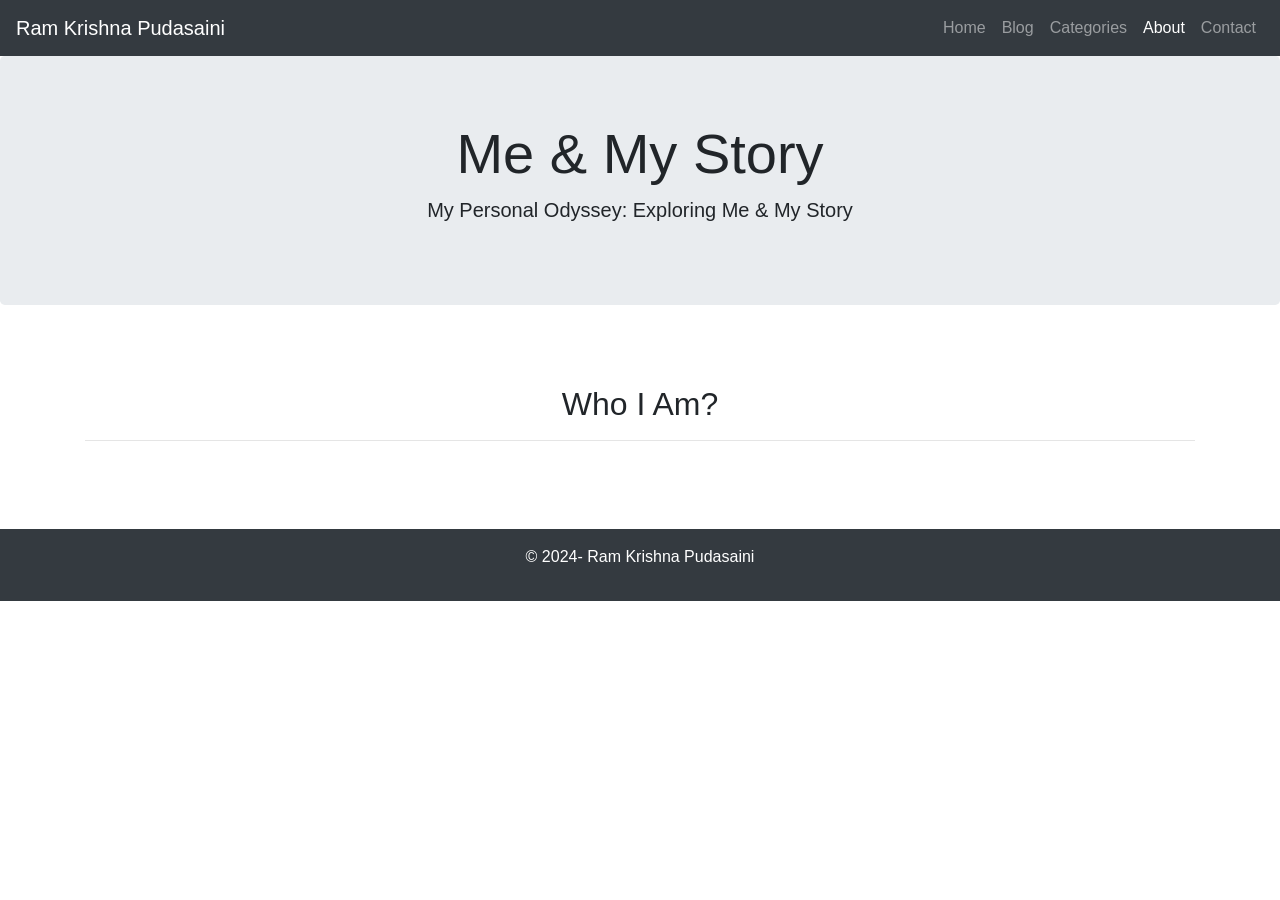
==== about.html @ dbd62004 "Add files via upload" ====
<!DOCTYPE html>
<html lang="en">
<head>
    <meta charset="UTF-8">
    <meta name="viewport" content="width=device-width, initial-scale=1.0">
    <title>About Me</title>
    <!-- Bootstrap CSS -->
    <link href="https://maxcdn.bootstrapcdn.com/bootstrap/4.5.2/css/bootstrap.min.css" rel="stylesheet">
    <!-- Custom CSS -->
    <link rel="stylesheet" href="styles.css">
</head>
<body>

    <nav class="navbar navbar-expand-lg navbar-dark bg-dark">
        <a class="navbar-brand" href="https://rk-pudasaini.github.io/">Ram Krishna Pudasaini</a>
        <button class="navbar-toggler" type="button" data-toggle="collapse" data-target="#navbarNav" aria-controls="navbarNav" aria-expanded="false" aria-label="Toggle navigation">
            <span class="navbar-toggler-icon"></span>
        </button>
        <div class="collapse navbar-collapse" id="navbarNav">
            <ul class="navbar-nav ml-auto">
                <li class="nav-item">
                    <a class="nav-link" href="#">Home</a>
                </li>
                <li class="nav-item">
                    <a class="nav-link" href="#">Blog</a>
                </li>
                <li class="nav-item">
                    <a class="nav-link" href="#">Categories</a>
                </li>
                <li class="nav-item active">
                    <a class="nav-link" href="#">About</a>
                </li>
                <li class="nav-item">
                    <a class="nav-link" href="#">Contact</a>
                </li>
            </ul>
        </div>
    </nav>

    <header class="jumbotron">
        <div class="container text-center">
            <h1 class="display-4">Me & My Story</h1>
            <p class="lead">My Personal Odyssey: Exploring Me & My Story</p>
        </div>
    </header>

   <div class="container">
 
    <section id = "about" class = "py-5">
      <div class = "row">
          <div class="col-md-12">
                <h2 class="text-center">Who I Am?</h2>
           <hr>
           <br>
          </div>          
      </div>
      <!-- Comments 
      <div class="row">
        <div class="col-md-4">
          <div class="card mb-4 shadow-sm">
            <img class="blog-thumbnail" src="assets/fetal-health-analysis.jpg" alt="fetal_health_analysis">
            <div class="card-body">
              <h4 class="card-title">Fetal Health Classification</h4>
              <p class="card-text">The Primary purpose of this project to classify the fetal health (Normal, Suspect or Pathologic) based on the CTG data.</p>
              <div class="d-flex justify-content-between align-items-center">
                <div class="btn-group">
                  <a href="#" class="btn btn-sm btn-outline-secondary">Read More</a>
                </div>
              </div>
            </div>
          </div>
        </div>
        

         <div class="col-md-4">
          <div class="card mb-4 shadow-sm">
            <img class="blog-thumbnail" src="assets/market_basket_analysis.jpg" alt="market_basket_analysis">
            <div class="card-body">
              <h4 class="card-title">Market Basket Analysis</h4>
              <p class="card-text">In this project we analyze the transaction data and find the association between the products</p>
              <div class="d-flex justify-content-between align-items-center">
                <div class="btn-group">
                  <a href="#" class="btn btn-sm btn-outline-secondary">Read More</a>
                </div>
              </div>
            </div>
          </div>
        </div>
        
      
        <div class="col-md-4">
          <div class="card mb-4 shadow-sm">
            <img class="blog-thumbnail" src="assets/forecasting_time_series.jpg" alt="time_series_analysis">
            <div class="card-body">
              <h4 class="card-title">Forecasting Temperature</h4>
              <p class="card-text">In this project we analyze the historical data of Kathmandu city and forecast the temperature.</p>
              <div class="d-flex justify-content-between align-items-center">
                <div class="btn-group">
                  <a href="#" class="btn btn-sm btn-outline-secondary">Read More</a>
                </div>
              </div>
            </div>
          </div>
        </div>
       

      </div> -->
    </section>
</div>



    <footer class="bg-dark text-white text-center py-3">
        <p>&copy; 2024- Ram Krishna Pudasaini</p>
    </footer>

    <!-- Bootstrap JS and dependencies -->
    <script src="https://code.jquery.com/jquery-3.5.1.slim.min.js"></script>
    <script src="https://cdn.jsdelivr.net/npm/@popperjs/core@2.5.4/dist/umd/popper.min.js"></script>
    <script src="https://stackpath.bootstrapcdn.com/bootstrap/4.5.2/js/bootstrap.min.js"></script>
</body>
</html>
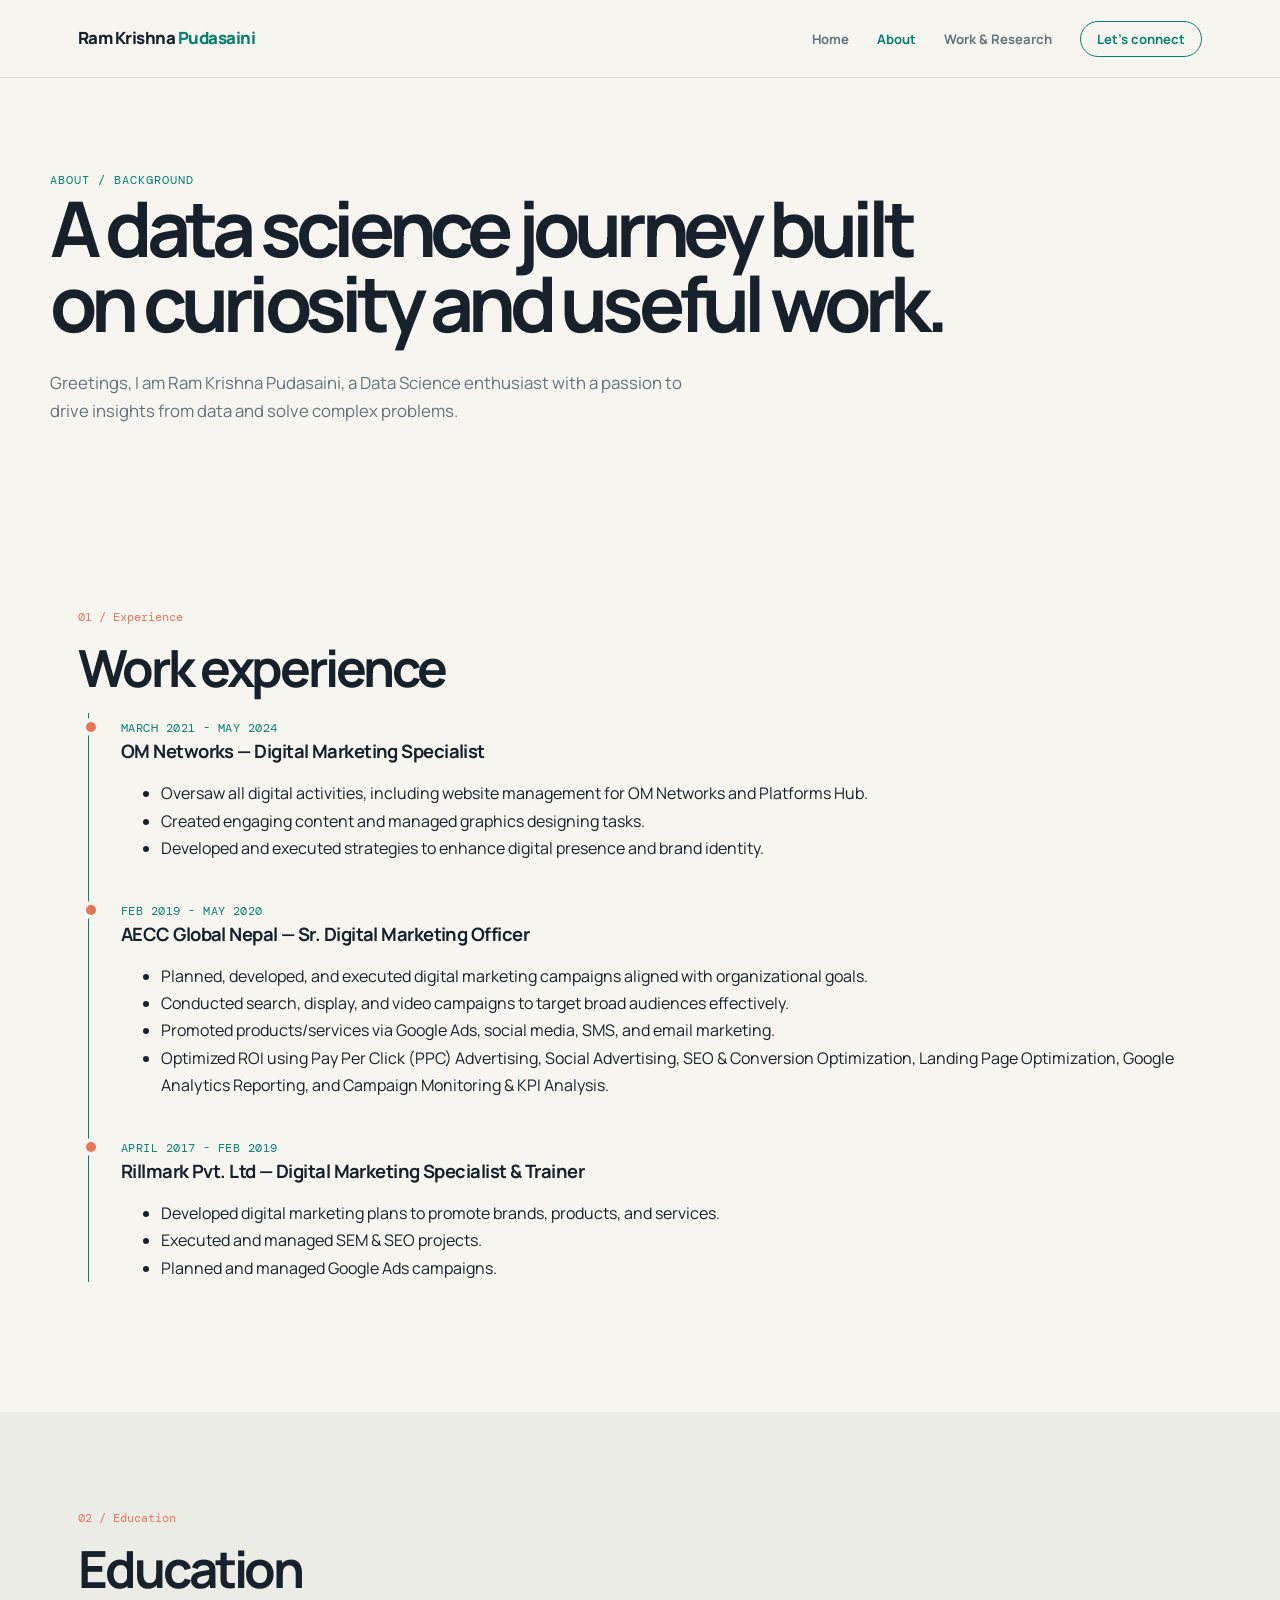
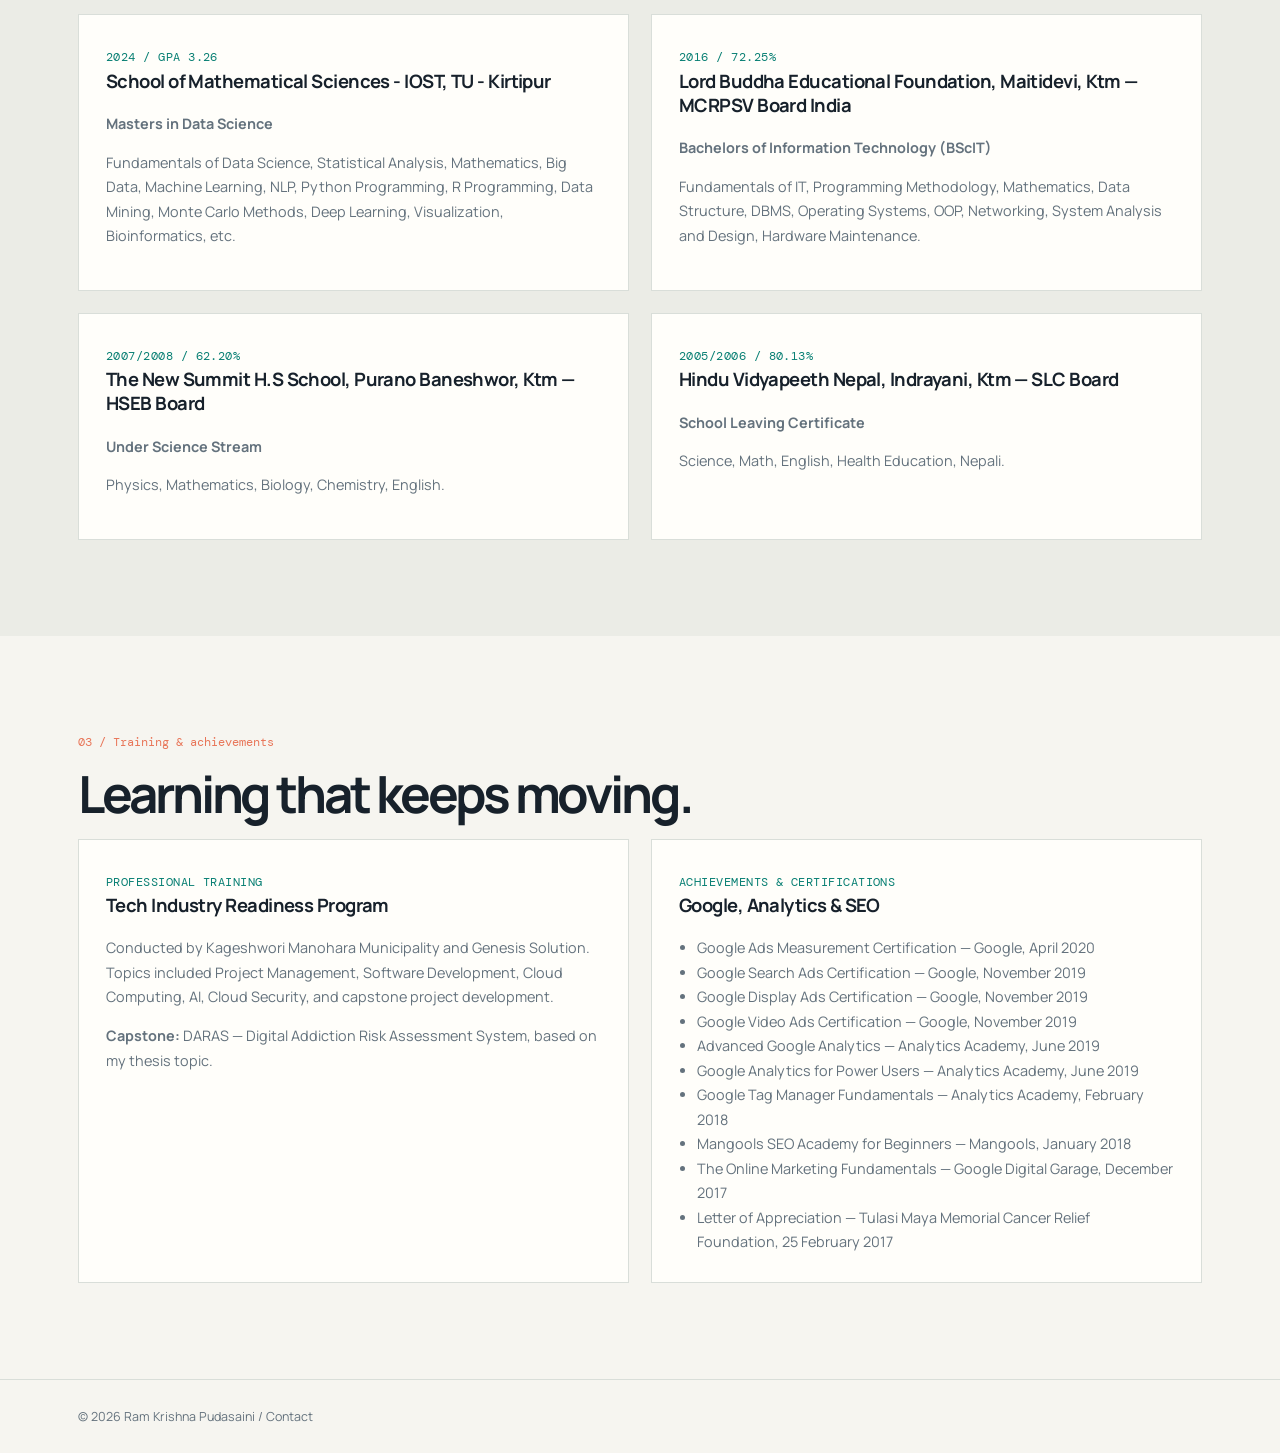
==== commit a9fbff67: "Publish upgraded portfolio" ====
--- a/about.html
+++ b/about.html
@@ -1,122 +1 @@
-<!DOCTYPE html>
-<html lang="en">
-<head>
-    <meta charset="UTF-8">
-    <meta name="viewport" content="width=device-width, initial-scale=1.0">
-    <title>About Me</title>
-    <!-- Bootstrap CSS -->
-    <link href="https://maxcdn.bootstrapcdn.com/bootstrap/4.5.2/css/bootstrap.min.css" rel="stylesheet">
-    <!-- Custom CSS -->
-    <link rel="stylesheet" href="styles.css">
-</head>
-<body>
-
-    <nav class="navbar navbar-expand-lg navbar-dark bg-dark">
-        <a class="navbar-brand" href="https://rk-pudasaini.github.io/">Ram Krishna Pudasaini</a>
-        <button class="navbar-toggler" type="button" data-toggle="collapse" data-target="#navbarNav" aria-controls="navbarNav" aria-expanded="false" aria-label="Toggle navigation">
-            <span class="navbar-toggler-icon"></span>
-        </button>
-        <div class="collapse navbar-collapse" id="navbarNav">
-            <ul class="navbar-nav ml-auto">
-                <li class="nav-item">
-                    <a class="nav-link" href="#">Home</a>
-                </li>
-                <li class="nav-item">
-                    <a class="nav-link" href="#">Blog</a>
-                </li>
-                <li class="nav-item">
-                    <a class="nav-link" href="#">Categories</a>
-                </li>
-                <li class="nav-item active">
-                    <a class="nav-link" href="#">About</a>
-                </li>
-                <li class="nav-item">
-                    <a class="nav-link" href="#">Contact</a>
-                </li>
-            </ul>
-        </div>
-    </nav>
-
-    <header class="jumbotron">
-        <div class="container text-center">
-            <h1 class="display-4">Me & My Story</h1>
-            <p class="lead">My Personal Odyssey: Exploring Me & My Story</p>
-        </div>
-    </header>
-
-   <div class="container">
- 
-    <section id = "about" class = "py-5">
-      <div class = "row">
-          <div class="col-md-12">
-                <h2 class="text-center">Who I Am?</h2>
-           <hr>
-           <br>
-          </div>          
-      </div>
-      <!-- Comments 
-      <div class="row">
-        <div class="col-md-4">
-          <div class="card mb-4 shadow-sm">
-            <img class="blog-thumbnail" src="assets/fetal-health-analysis.jpg" alt="fetal_health_analysis">
-            <div class="card-body">
-              <h4 class="card-title">Fetal Health Classification</h4>
-              <p class="card-text">The Primary purpose of this project to classify the fetal health (Normal, Suspect or Pathologic) based on the CTG data.</p>
-              <div class="d-flex justify-content-between align-items-center">
-                <div class="btn-group">
-                  <a href="#" class="btn btn-sm btn-outline-secondary">Read More</a>
-                </div>
-              </div>
-            </div>
-          </div>
-        </div>
-        
-
-         <div class="col-md-4">
-          <div class="card mb-4 shadow-sm">
-            <img class="blog-thumbnail" src="assets/market_basket_analysis.jpg" alt="market_basket_analysis">
-            <div class="card-body">
-              <h4 class="card-title">Market Basket Analysis</h4>
-              <p class="card-text">In this project we analyze the transaction data and find the association between the products</p>
-              <div class="d-flex justify-content-between align-items-center">
-                <div class="btn-group">
-                  <a href="#" class="btn btn-sm btn-outline-secondary">Read More</a>
-                </div>
-              </div>
-            </div>
-          </div>
-        </div>
-        
-      
-        <div class="col-md-4">
-          <div class="card mb-4 shadow-sm">
-            <img class="blog-thumbnail" src="assets/forecasting_time_series.jpg" alt="time_series_analysis">
-            <div class="card-body">
-              <h4 class="card-title">Forecasting Temperature</h4>
-              <p class="card-text">In this project we analyze the historical data of Kathmandu city and forecast the temperature.</p>
-              <div class="d-flex justify-content-between align-items-center">
-                <div class="btn-group">
-                  <a href="#" class="btn btn-sm btn-outline-secondary">Read More</a>
-                </div>
-              </div>
-            </div>
-          </div>
-        </div>
-       
-
-      </div> -->
-    </section>
-</div>
-
-
-
-    <footer class="bg-dark text-white text-center py-3">
-        <p>&copy; 2024- Ram Krishna Pudasaini</p>
-    </footer>
-
-    <!-- Bootstrap JS and dependencies -->
-    <script src="https://code.jquery.com/jquery-3.5.1.slim.min.js"></script>
-    <script src="https://cdn.jsdelivr.net/npm/@popperjs/core@2.5.4/dist/umd/popper.min.js"></script>
-    <script src="https://stackpath.bootstrapcdn.com/bootstrap/4.5.2/js/bootstrap.min.js"></script>
-</body>
-</html>
+<!doctype html><html lang="en"><head><meta charset="utf-8"><meta name="viewport" content="width=device-width,initial-scale=1"><meta name="description" content="About Ram Krishna Pudasaini: experience, education, and certifications."><title>About | Ram Krishna Pudasaini</title><link rel="stylesheet" href="styles.css"></head><body><div class="nav-wrap"><nav class="site-nav"><a class="brand" href="index.html">Ram Krishna <span>Pudasaini</span></a><ul class="nav-links"><li><a href="index.html">Home</a></li><li><a class="active" href="about.html">About</a></li><li><a href="blog.html">Work &amp; Research</a></li><li><a class="nav-cta" href="contact.html">Let's connect</a></li></ul></nav></div><main><section class="container page-hero"><div class="eyebrow">About / background</div><h1>A data science journey built on curiosity and useful work.</h1><p>Greetings, I am Ram Krishna Pudasaini, a Data Science enthusiast with a passion to drive insights from data and solve complex problems.</p></section><section class="section" id="experience"><div class="container"><div class="kicker">01 / Experience</div><h2>Work experience</h2><div class="timeline"><div class="timeline-item"><span class="meta">March 2021 - May 2024</span><h3>OM Networks — Digital Marketing Specialist</h3><ul><li>Oversaw all digital activities, including website management for OM Networks and Platforms Hub.</li><li>Created engaging content and managed graphics designing tasks.</li><li>Developed and executed strategies to enhance digital presence and brand identity.</li></ul></div><div class="timeline-item"><span class="meta">Feb 2019 - May 2020</span><h3>AECC Global Nepal — Sr. Digital Marketing Officer</h3><ul><li>Planned, developed, and executed digital marketing campaigns aligned with organizational goals.</li><li>Conducted search, display, and video campaigns to target broad audiences effectively.</li><li>Promoted products/services via Google Ads, social media, SMS, and email marketing.</li><li>Optimized ROI using Pay Per Click (PPC) Advertising, Social Advertising, SEO &amp; Conversion Optimization, Landing Page Optimization, Google Analytics Reporting, and Campaign Monitoring &amp; KPI Analysis.</li></ul></div><div class="timeline-item"><span class="meta">April 2017 - Feb 2019</span><h3>Rillmark Pvt. Ltd — Digital Marketing Specialist &amp; Trainer</h3><ul><li>Developed digital marketing plans to promote brands, products, and services.</li><li>Executed and managed SEM &amp; SEO projects.</li><li>Planned and managed Google Ads campaigns.</li></ul></div></div></div></section><section class="section alt-bg"><div class="container"><div class="kicker">02 / Education</div><h2>Education</h2><div class="grid-2"><div class="card"><span class="meta">2024 / GPA 3.26</span><h3>School of Mathematical Sciences - IOST, TU - Kirtipur</h3><p><strong>Masters in Data Science</strong></p><p>Fundamentals of Data Science, Statistical Analysis, Mathematics, Big Data, Machine Learning, NLP, Python Programming, R Programming, Data Mining, Monte Carlo Methods, Deep Learning, Visualization, Bioinformatics, etc.</p></div><div class="card"><span class="meta">2016 / 72.25%</span><h3>Lord Buddha Educational Foundation, Maitidevi, Ktm — MCRPSV Board India</h3><p><strong>Bachelors of Information Technology (BScIT)</strong></p><p>Fundamentals of IT, Programming Methodology, Mathematics, Data Structure, DBMS, Operating Systems, OOP, Networking, System Analysis and Design, Hardware Maintenance.</p></div><div class="card"><span class="meta">2007/2008 / 62.20%</span><h3>The New Summit H.S School, Purano Baneshwor, Ktm — HSEB Board</h3><p><strong>Under Science Stream</strong></p><p>Physics, Mathematics, Biology, Chemistry, English.</p></div><div class="card"><span class="meta">2005/2006 / 80.13%</span><h3>Hindu Vidyapeeth Nepal, Indrayani, Ktm — SLC Board</h3><p><strong>School Leaving Certificate</strong></p><p>Science, Math, English, Health Education, Nepali.</p></div></div></div></section><section class="section"><div class="container"><div class="kicker">03 / Training &amp; achievements</div><h2>Learning that keeps moving.</h2><div class="grid-2"><div class="card"><span class="meta">Professional training</span><h3>Tech Industry Readiness Program</h3><p>Conducted by Kageshwori Manohara Municipality and Genesis Solution. Topics included Project Management, Software Development, Cloud Computing, AI, Cloud Security, and capstone project development.</p><p><strong>Capstone:</strong> DARAS — Digital Addiction Risk Assessment System, based on my thesis topic.</p></div><div class="card"><span class="meta">Achievements &amp; certifications</span><h3>Google, Analytics &amp; SEO</h3><ul><li>Google Ads Measurement Certification — Google, April 2020</li><li>Google Search Ads Certification — Google, November 2019</li><li>Google Display Ads Certification — Google, November 2019</li><li>Google Video Ads Certification — Google, November 2019</li><li>Advanced Google Analytics — Analytics Academy, June 2019</li><li>Google Analytics for Power Users — Analytics Academy, June 2019</li><li>Google Tag Manager Fundamentals — Analytics Academy, February 2018</li><li>Mangools SEO Academy for Beginners — Mangools, January 2018</li><li>The Online Marketing Fundamentals — Google Digital Garage, December 2017</li><li>Letter of Appreciation — Tulasi Maya Memorial Cancer Relief Foundation, 25 February 2017</li></ul></div></div></div></section></main><footer><div class="container">&copy; 2026 Ram Krishna Pudasaini / <a href="contact.html">Contact</a></div></footer></body></html>
--- a/styles.css
+++ b/styles.css
@@ -0,0 +1,28 @@
+@import url('https://fonts.googleapis.com/css2?family=DM+Mono:wght@400;500&family=Manrope:wght@400;500;600;700;800&display=swap');
+:root { --ink:#17212b; --muted:#64727d; --paper:#f6f5f0; --white:#fffefa; --teal:#087f73; --teal-dark:#075c55; --coral:#e87558; --line:#d9ded9; }
+* { box-sizing:border-box; } html { scroll-behavior:smooth; }
+body { margin:0; color:var(--ink); background:var(--paper); font-family:'Manrope',sans-serif; line-height:1.7; }
+a { color:inherit; text-decoration:none; } a:hover { color:var(--teal); text-decoration:none; }
+.site-nav { align-items:center; display:flex; justify-content:space-between; margin:auto; max-width:1180px; padding:24px 28px; }
+.nav-wrap { background:var(--paper); border-bottom:1px solid var(--line); } .brand { font-size:1.05rem; font-weight:800; letter-spacing:-.03em; } .brand span { color:var(--teal); }
+.nav-links { align-items:center; display:flex; gap:28px; list-style:none; margin:0; padding:0; } .nav-links a { color:var(--muted); font-size:.82rem; font-weight:700; } .nav-links a:hover,.nav-links .active { color:var(--teal); }
+.nav-cta { border:1px solid var(--teal); border-radius:999px; color:var(--teal)!important; padding:8px 16px; }
+.container { margin:auto; max-width:1180px; padding:0 28px; } .hero { align-items:center; background:var(--ink); color:white; display:grid; gap:50px; grid-template-columns:1.25fr .75fr; min-height:570px; overflow:hidden; padding-bottom:78px; padding-top:78px; position:relative; }
+.hero:before { background-image:linear-gradient(rgba(255,255,255,.045) 1px, transparent 1px),linear-gradient(90deg,rgba(255,255,255,.045) 1px,transparent 1px); background-size:38px 38px; content:''; height:320px; opacity:.65; position:absolute; right:-90px; top:-90px; transform:rotate(12deg); width:540px; }
+.eyebrow,.meta,.kicker { font-family:'DM Mono',monospace; } .eyebrow { color:var(--teal); font-size:.76rem; letter-spacing:.08em; text-transform:uppercase; } .hero .eyebrow { color:#f5a38a; }
+h1,h2,h3,p { margin-top:0; } h1 { font-size:clamp(3rem,7vw,6.3rem); letter-spacing:-.075em; line-height:.98; margin-bottom:28px; max-width:800px; } h2 { font-size:clamp(2rem,4vw,3.2rem); letter-spacing:-.06em; line-height:1.1; margin-bottom:18px; } h3 { font-size:1.15rem; letter-spacing:-.03em; line-height:1.3; }
+.hero-copy { color:#c8d3d2; font-size:1.1rem; max-width:610px; } .hero-actions { display:flex; flex-wrap:wrap; gap:12px; margin-top:30px; }
+.button { background:var(--teal); border:1px solid var(--teal); border-radius:999px; color:white; display:inline-block; font-size:.84rem; font-weight:800; padding:12px 20px; } .button:hover { background:var(--teal-dark); color:white; } .button.alt { background:transparent; color:var(--teal); }
+.hero-panel { background:#101820; color:white; padding:30px; position:relative; } .hero-panel:before { border:1px solid var(--coral); content:''; height:74px; left:-14px; position:absolute; top:-14px; width:74px; } .hero-panel img { filter:saturate(.85); height:280px; object-fit:cover; width:100%; } .hero-panel p { color:#c8d3d2; font-size:.9rem; margin:20px 0 0; }
+.section { padding:96px 0; } .section.alt-bg { background:#ebece6; } .section-heading { align-items:end; display:flex; justify-content:space-between; margin-bottom:38px; } .section-heading p { color:var(--muted); margin:0; max-width:460px; } .kicker { color:var(--coral); font-size:.75rem; margin-bottom:12px; }
+.grid-3 { display:grid; gap:18px; grid-template-columns:repeat(3,1fr); } .grid-2 { display:grid; gap:22px; grid-template-columns:repeat(2,1fr); } .card { background:var(--white); border:1px solid var(--line); padding:27px; } .card p,.card li { color:var(--muted); font-size:.9rem; } .card ul { margin:0; padding-left:18px; }
+.tag { background:#dcece8; color:var(--teal-dark); display:inline-block; font-family:'DM Mono',monospace; font-size:.7rem; margin:0 5px 8px 0; padding:4px 8px; }
+.project-card { overflow:hidden; padding:0; } .project-card img { display:block; height:190px; object-fit:cover; width:100%; } .project-card .card-body { padding:25px; } .project-card .card-body p { min-height:48px; }
+.repo-card { background:var(--ink); border:0; color:white; display:flex; flex-direction:column; min-height:220px; padding:25px; position:relative; } .repo-card:after { color:var(--coral); content:'↗'; font-size:1.5rem; position:absolute; right:24px; top:20px; } .repo-card h3 { margin-bottom:10px; max-width:82%; } .repo-card p { color:#c8d3d2; flex:1; } .repo-card .meta { color:#8ed1c7; } .repo-card:hover { background:var(--teal-dark); color:white; transform:translateY(-5px); transition:transform .2s ease,background .2s ease; } .repo-card:hover p { color:#e5f1ed; }
+.feature { background:var(--ink); color:white; display:grid; gap:36px; grid-template-columns:.8fr 1.2fr; padding:42px; } .feature p,.feature li { color:#c8d3d2; } .feature h2 { color:white; } .feature .kicker { color:#f5a38a; }
+.meta { color:var(--teal); font-size:.72rem; letter-spacing:.04em; text-transform:uppercase; } .timeline { border-left:1px solid var(--teal); margin-left:10px; padding-left:32px; } .timeline-item { margin-bottom:34px; position:relative; } .timeline-item:before { background:var(--coral); border:4px solid var(--paper); border-radius:50%; content:''; height:10px; left:-39px; position:absolute; top:5px; width:10px; } .timeline-item h3 { margin-bottom:5px; } .timeline-item p { color:var(--muted); font-size:.9rem; margin-bottom:4px; }
+.stat-row { border-top:1px solid var(--line); display:grid; grid-template-columns:repeat(3,1fr); margin-top:42px; padding-top:28px; } .stat strong { display:block; font-size:2rem; letter-spacing:-.06em; } .stat span { color:var(--muted); font-size:.8rem; }
+.page-hero { padding:92px 0 68px; } .page-hero h1 { font-size:clamp(2.8rem,6vw,5.4rem); max-width:900px; } .page-hero p { color:var(--muted); font-size:1.05rem; max-width:650px; } .contact-grid { align-items:start; display:grid; gap:30px; grid-template-columns:.8fr 1.2fr; }
+.contact-list { list-style:none; margin:0; padding:0; } .contact-list li { border-bottom:1px solid var(--line); padding:17px 0; } .contact-list span { color:var(--muted); display:block; font-size:.75rem; }
+footer { border-top:1px solid var(--line); color:var(--muted); font-size:.78rem; padding:26px 0; }
+@media (max-width:760px) { .site-nav { align-items:flex-start; flex-direction:column; gap:15px; padding:20px; } .nav-links { flex-wrap:wrap; gap:12px 18px; } .container { padding:0 20px; } .hero,.feature,.contact-grid { grid-template-columns:1fr; } .hero { min-height:auto; padding:70px 20px 80px; } h1 { font-size:3.4rem; } .section { padding:68px 0; } .section-heading { align-items:start; flex-direction:column; gap:14px; } .grid-3,.grid-2 { grid-template-columns:1fr; } .feature { padding:28px; } .stat-row { gap:15px; } }
